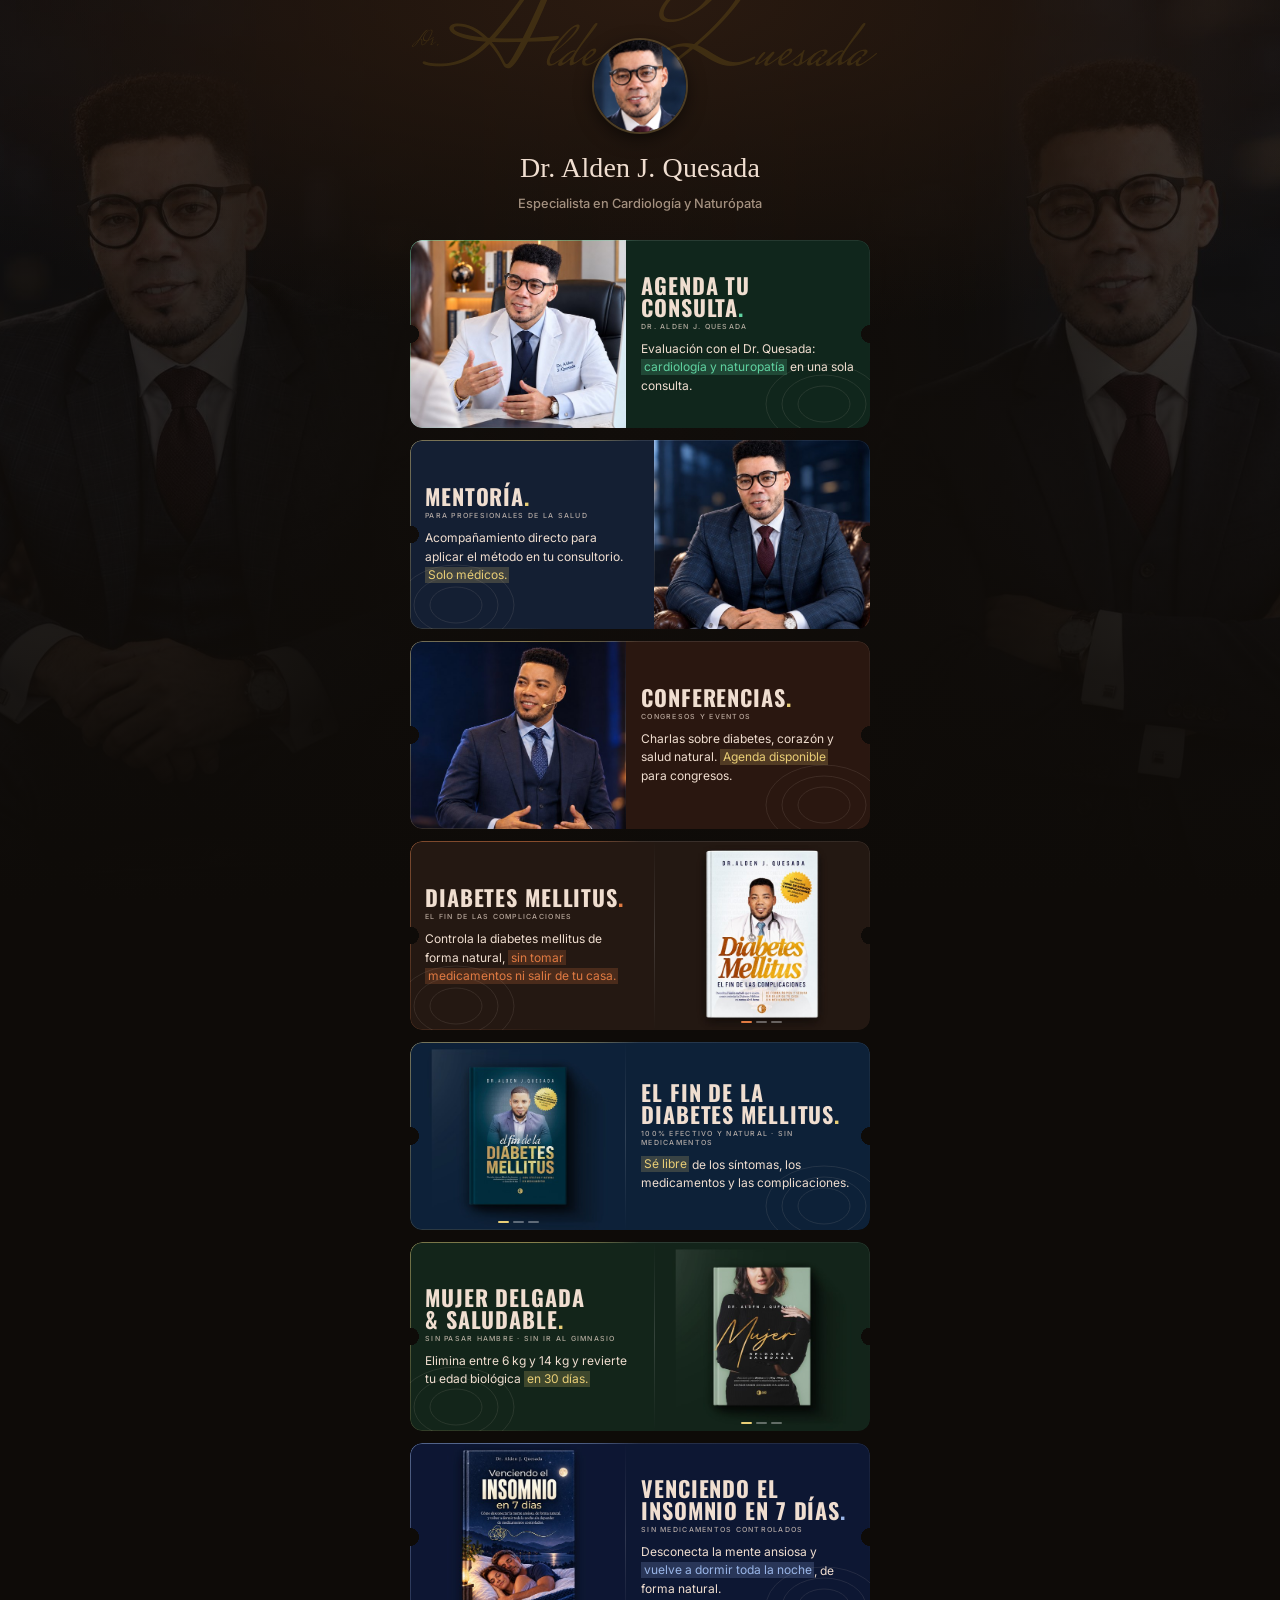
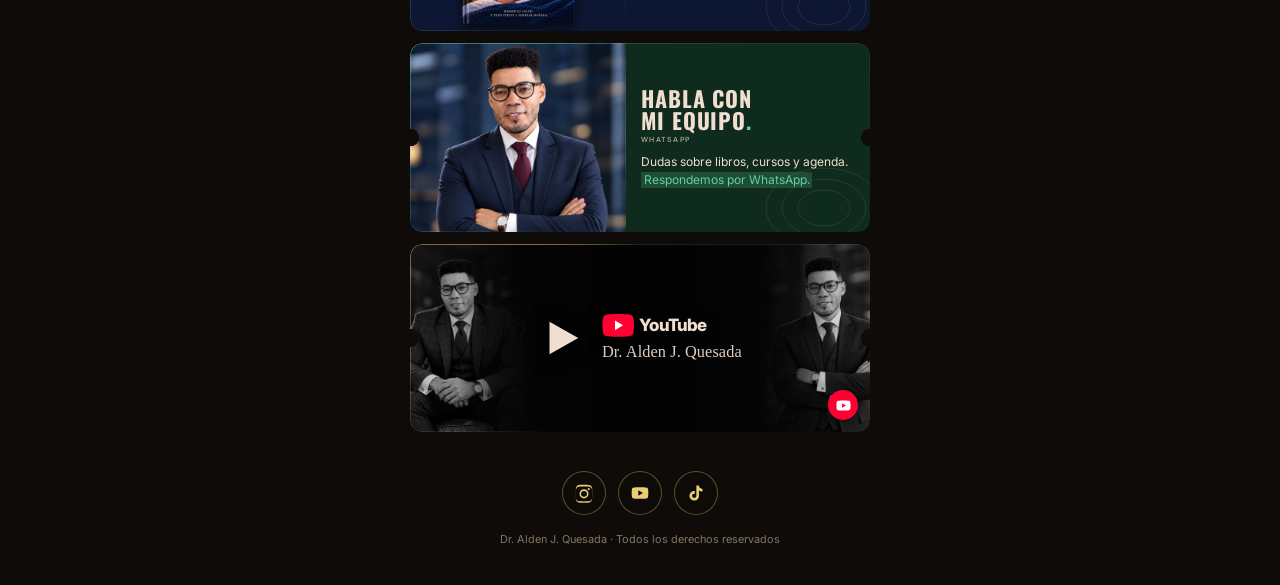
==== index.html @ 311938a8 "Linha de luz correndo a borda, e links limpos O efeito da referencia nao e uma barra parada: e uma l" ====
<!DOCTYPE html>
<html lang="es">
<head>
<meta charset="utf-8">
<meta name="viewport" content="width=device-width, initial-scale=1, viewport-fit=cover">
<title>Dr. Alden J. Quesada</title>
<meta name="description" content="Especialista en Cardiología y Naturópata. Libros, consultas, mentorías y conferencias.">
<meta name="theme-color" content="#120e0b">

<!-- Previa do compartilhamento. A URL precisa ser absoluta: WhatsApp e
     Facebook nao resolvem caminho relativo. -->
<meta property="og:type" content="website">
<meta property="og:url" content="https://aldenquesada.github.io/">
<meta property="og:site_name" content="Dr. Alden J. Quesada">
<meta property="og:locale" content="es_ES">
<meta property="og:title" content="Dr. Alden J. Quesada">
<meta property="og:description" content="Especialista en Cardiología y Naturópata. Libros, consultas, mentorías y conferencias.">
<meta property="og:image" content="https://aldenquesada.github.io/img/social/og.jpg">
<meta property="og:image:width" content="1200">
<meta property="og:image:height" content="630">
<meta property="og:image:alt" content="Dr. Alden J. Quesada">

<meta name="twitter:card" content="summary_large_image">
<meta name="twitter:title" content="Dr. Alden J. Quesada">
<meta name="twitter:description" content="Especialista en Cardiología y Naturópata.">
<meta name="twitter:image" content="https://aldenquesada.github.io/img/social/og.jpg">

<link rel="icon" href="img/social/favicon.png" sizes="64x64">
<link rel="apple-touch-icon" href="img/social/apple-touch-icon.png">
<link rel="preconnect" href="https://fonts.googleapis.com">
<link rel="preconnect" href="https://fonts.gstatic.com" crossorigin>
<link href="https://fonts.googleapis.com/css2?family=Inter:wght@400;500;600;700&family=Mrs+Saint+Delafield&family=Oswald:wght@500;600;700&display=swap" rel="stylesheet">

<!-- O ?v= quebra o cache do navegador. Ao mexer em CSS ou JS, suba o numero. -->
<link rel="stylesheet" href="css/tokens.css?v=28">
<link rel="stylesheet" href="css/base.css?v=28">
<link rel="stylesheet" href="css/cards.css?v=28">
</head>
<body>

<div class="cenario" aria-hidden="true"></div>

<!-- Tudo abaixo e montado por js/render.js a partir de dados/*.json. -->
<!-- Nao escreva texto aqui dentro: a copy mora no JSON. -->

<div class="pagina">
  <header class="perfil" id="perfil" hidden></header>
  <main class="vitrine" id="vitrine" aria-label="Enlaces"></main>
  <footer class="pie" id="pie" hidden></footer>
</div>

<script src="js/medicao-config.js?v=28"></script>
<script src="js/utm.js?v=28"></script>
<script src="js/rastreio.js?v=28"></script>
<script src="js/render.js?v=28"></script>
<script>Rastreio.iniciar({ url: MEDICAO.url, anon: MEDICAO.anon, quizId: MEDICAO.quizId,
                           prefixo: 'bio_', site: 'linkbio' });</script>
</body>
</html>
---- css/tokens.css ----
/* ------------------------------------------------------------------
   TOKENS
   Unico lugar onde cor, fonte, espaco e medida sao definidos.
   Mudar a identidade da pagina inteira = mudar valores daqui.
   Nenhum outro arquivo CSS pode ter cor ou medida crua.
------------------------------------------------------------------ */

:root {

  /* --- Fundo: marrom tao escuro que le como preto, com brasa por tras --- */
  --fundo:            #0e0b08;
  --fundo-brasa:      #2a1a10;

  /* --- Texto --- */
  --texto:            #f0ded0;
  --texto-suave:      #a3907f;
  --texto-escuro:     #140f0a;

  /* --- Marca --- */
  --ouro:             #c9a227;
  --ouro-claro:       #e9ce76;
  --ouro-fraco:       rgba(233, 206, 118, .22);
  --verde-claro:      #5fd2a0;

  /* Acento de cada card. O JSON pode trocar por card. */
  --acento:           var(--ouro-claro);

  /* --- Card --- */
  --card-raio:        12px;
  --card-sombra:      0 10px 26px -14px rgba(0, 0, 0, .9);
  --card-sombra-at:   0 18px 36px -14px rgba(0, 0, 0, 1);

  /* --- Tipografia --- */
  --fonte-texto:      'Inter', system-ui, sans-serif;
  --fonte-titulo:     'Oswald', 'Arial Narrow', sans-serif;
  --fonte-nome:       Georgia, 'Times New Roman', Times, serif;
  --fonte-assinatura: 'Mrs Saint Delafield', cursive;

  --t-nome:           1.75rem;
  --t-credencial:     .8rem;
  --t-assinatura:     4.4rem;

  /* Medidas do card, lidas da referencia */
  --t-card-titulo:    1.375rem;   /* 22px */
  --lh-card-titulo:   1;
  --ls-card-titulo:   .04em;
  --t-card-sobre:     .4375rem;   /* 7px */
  --ls-card-sobre:    .18em;
  --t-card-desc:      .75rem;     /* 12px */
  --lh-card-desc:     1.55;

  /* --- Espaco --- */
  --esp-1:  .35rem;
  --esp-2:  .7rem;
  --esp-3:  1.1rem;
  --esp-4:  1.6rem;
  --esp-5:  2.4rem;
  --esp-6:  3.4rem;

  /* --- Medidas --- */
  --coluna:           460px;
  --gutter:           20px;
  --card-razao:       2.44;   /* 440 / 180, como na referencia */
  --card-razao-mob:   1.95;   /* no celular o card sobe: a descricao precisa caber */
  --card-img:         47%;
  --card-gap:         12px;
  --avatar:           96px;

  /* --- Movimento --- */
  --transicao:        .24s cubic-bezier(.22, .61, .36, 1);
}

@media (max-width: 480px) {
  :root {
    --t-nome:         1.5rem;
    --t-assinatura:   3.3rem;
    --t-card-titulo:  1.2rem;
    --t-card-desc:    .72rem;
    --avatar:         86px;
    --gutter:         16px;
    --card-razao:     var(--card-razao-mob);
  }
}

/* Quem pediu menos movimento, recebe menos movimento. */
@media (prefers-reduced-motion: reduce) {
  :root { --transicao: 0s; }
}
---- css/base.css ----
/* ------------------------------------------------------------------
   BASE
   Reset curto, cenario de fundo, cabecalho de perfil e rodape.
   Os cards ficam em cards.css.
------------------------------------------------------------------ */

*, *::before, *::after { box-sizing: border-box; }

html { -webkit-text-size-adjust: 100%; }

body {
  margin: 0;
  min-height: 100svh;
  font-family: var(--fonte-texto);
  color: var(--texto);
  background: var(--fundo);
  -webkit-font-smoothing: antialiased;
}

img { display: block; max-width: 100%; }

a { color: inherit; text-decoration: none; }


/* --- CENARIO ------------------------------------------------------
   Foto do consultorio, desfocada e escurecida, presa atras de tudo.
   Ela da profundidade; nao deve ser lida como imagem.
------------------------------------------------------------------- */

.cenario {
  position: fixed;
  inset: 0;
  z-index: -2;
  background-image: url('../img/fondo/cenario.jpg');
  background-size: cover;
  background-position: center;
}

/* Brasa quente no topo e queda para o preto na base. */
.cenario::after {
  content: "";
  position: absolute;
  inset: 0;
  background:
    radial-gradient(120% 60% at 50% 0%, var(--fundo-brasa) 0%, transparent 62%),
    linear-gradient(180deg, rgba(18,14,11,.55) 0%, rgba(18,14,11,.78) 48%, var(--fundo) 100%);
}

@media (min-width: 900px) {
  .cenario { background-image: url('../img/fondo/cenario-ancho.jpg'); }
}


/* --- Coluna -------------------------------------------------------- */

.pagina {
  position: relative;
  width: 100%;
  max-width: calc(var(--coluna) + var(--gutter) * 2);
  margin-inline: auto;
  padding: var(--esp-5) var(--gutter) var(--esp-5);
}


/* --- PERFIL -------------------------------------------------------- */

.perfil {
  position: relative;
  text-align: center;
  margin-bottom: var(--esp-4);
}

/* A assinatura passa POR TRAS do avatar, como na referencia: e marca
   d'agua, nao titulo. Por isso o z-index negativo e a opacidade baixa. */
.perfil__assinatura {
  position: absolute;
  top: -18px;
  left: 50%;
  z-index: -1;
  transform: translateX(-50%);
  width: max-content;
  margin: 0;
  font-family: var(--fonte-assinatura);
  font-size: var(--t-assinatura);
  font-weight: 400;
  line-height: 1;
  white-space: nowrap;
  color: var(--ouro);
  opacity: .16;
  pointer-events: none;
  user-select: none;
}

/* A e Q bem maiores, com a haste descendo: o jogo de fontes que faz a
   assinatura virar monograma em vez de palavra escrita. */
.perfil__inicial {
  font-size: 1.9em;
  line-height: 0;
}

/* O "Dr." vem pequeno, acima e a esquerda da inicial, como em assinatura
   de proprio punho: o titulo e menor que o nome, nao do mesmo tamanho. */
.perfil__dr {
  font-size: .3em;
  vertical-align: .95em;
  margin-right: -.18em;
  letter-spacing: .01em;
}

.perfil__avatar {
  width: var(--avatar);
  height: var(--avatar);
  margin: 0 auto var(--esp-3);
  border-radius: 50%;
  object-fit: cover;
  object-position: center top;
  border: 2px solid var(--ouro-fraco);
  box-shadow: 0 6px 22px -6px rgba(0, 0, 0, .9);
}

.perfil__nome {
  display: flex;
  align-items: center;
  justify-content: center;
  gap: .35rem;
  margin: 0;
  font-family: var(--fonte-nome);
  font-size: var(--t-nome);
  font-weight: 400;
  letter-spacing: .005em;
  line-height: 1.15;
}

.perfil__selo {
  flex: 0 0 auto;
  width: 1em;
  height: 1em;
}

.perfil__credencial {
  margin: var(--esp-2) auto 0;
  max-width: 32ch;
  font-size: var(--t-credencial);
  font-weight: 500;
  line-height: 1.45;
  color: var(--texto-suave);
  text-wrap: balance;
}


/* --- RODAPE -------------------------------------------------------- */

.pie {
  margin-top: var(--esp-5);
  text-align: center;
}

/* Medidas lidas da referencia: caixa 44, gap 12, borda dourada a 35%,
   fundo do proprio site a 72% e icone de 20 em dourado claro. */
.pie__redes {
  display: flex;
  justify-content: center;
  gap: 12px;
  margin-bottom: var(--esp-3);
}

.pie__rede {
  display: grid;
  place-items: center;
  width: 44px;
  height: 44px;
  border-radius: 50%;
  color: var(--ouro-claro);
  background: rgba(14, 11, 8, .72);
  border: 1px solid rgba(233, 206, 118, .35);
  transition: color var(--transicao), border-color var(--transicao),
              background var(--transicao), transform var(--transicao);
}

.pie__rede:hover {
  color: var(--texto);
  border-color: var(--ouro);
  background: rgba(233, 206, 118, .12);
  transform: translateY(-2px);
}

.pie__rede svg { width: 20px; height: 20px; }

.pie__texto {
  margin: 0;
  font-size: .68rem;
  color: var(--texto-suave);
  opacity: .8;
}


/* --- Aviso de erro ------------------------------------------------
   So aparece se o conteudo nao carregar. Nao ha modo rascunho nesta
   pagina: ela e sempre a mesma, com ou sem parametro na URL.
------------------------------------------------------------------- */

.aviso-erro {
  margin: 0 0 var(--esp-3);
  padding: var(--esp-2) var(--esp-3);
  font-size: .74rem;
  font-weight: 700;
  text-align: center;
  color: #2b0b0b;
  background: #ffb020;
  border-radius: 8px;
}
---- css/cards.css ----
/* ------------------------------------------------------------------
   CARDS
   Formato "ticket": metade imagem, metade texto, lado alternado.
   O que o formato trouxe de novo e espaco para descricao de verdade:
   o card nao e mais so um botao com titulo.
   Nada aqui conhece nenhum produto. Cor, foto e lado vem do JSON.
------------------------------------------------------------------ */

.vitrine {
  display: flex;
  flex-direction: column;
  gap: var(--card-gap);
}


/* --- O card -------------------------------------------------------- */

.card {
  display: block;
  transition: transform var(--transicao);
}

.card:hover  { transform: translateY(-2px); }
.card:active { transform: translateY(0); }

.card:focus-visible {
  outline: 2px solid var(--acento);
  outline-offset: 4px;
  border-radius: var(--card-raio);
}

/* O miolo e quem tem cor, raio e recorte. O <a> por fora so move.
   -------------------------------------------------------------------
   O entalhe de ingresso: dois semicirculos mordem as laterais, no meio
   da altura, como num bilhete picotado. Feito com mascara, nao com
   imagem, entao acompanha qualquer cor de card.
   A barra colorida da lateral esquerda e um inset shadow, e nao um
   border, justamente para a mascara cortar os dois juntos: e a barra
   interrompida pelo entalhe que faz a peca parecer um ingresso.
------------------------------------------------------------------- */
.card__inner {
  position: relative;
  display: flex;
  align-items: stretch;
  aspect-ratio: var(--card-razao);
  overflow: hidden;
  border-radius: var(--card-raio);
  background: var(--cor-card);
  box-shadow: var(--card-sombra);
  transition: box-shadow var(--transicao);

  --entalhe: 9px;
  -webkit-mask:
    radial-gradient(circle var(--entalhe) at 0 50%,    transparent 98%, #000 100%),
    radial-gradient(circle var(--entalhe) at 100% 50%, transparent 98%, #000 100%);
          mask:
    radial-gradient(circle var(--entalhe) at 0 50%,    transparent 98%, #000 100%),
    radial-gradient(circle var(--entalhe) at 100% 50%, transparent 98%, #000 100%);
  -webkit-mask-composite: source-in;
          mask-composite: intersect;
}

@media (max-width: 420px) {
  .card__inner { --entalhe: 7px; }
}

.card:hover .card__inner { box-shadow: var(--card-sombra-at); }

/* A LINHA QUE CORRE A BORDA ----------------------------------------
   Um arco de luz gira ao redor do card e acompanha os cantos
   arredondados e os entalhes, porque e a mesma moldura de 1 pixel que
   ja desenhava a borda.

   O giro e um conic-gradient cujo angulo e uma propriedade animavel
   registrada com @property. Sem esse registro o navegador nao sabe
   interpolar angulo e a animacao nao acontece, so pula.

   Parado, o card mantem um fio discreto. No hover e no toque, a luz
   comeca a correr.
------------------------------------------------------------------- */

@property --giro {
  syntax: '<angle>';
  initial-value: 0deg;
  inherits: false;
}

.card__inner::before {
  content: "";
  position: absolute;
  inset: 0;
  z-index: 3;
  padding: 1px;
  border-radius: inherit;
  background:
    conic-gradient(from var(--giro),
      transparent 0%,
      transparent 62%,
      color-mix(in srgb, var(--acento) 55%, transparent) 76%,
      var(--acento) 86%,
      color-mix(in srgb, var(--acento) 55%, transparent) 94%,
      transparent 100%),
    linear-gradient(170deg, rgba(255,255,255,.28) 0%, rgba(255,255,255,.05) 50%, transparent 85%);
  -webkit-mask: linear-gradient(#000 0 0) content-box, linear-gradient(#000 0 0);
          mask: linear-gradient(#000 0 0) content-box, linear-gradient(#000 0 0);
  -webkit-mask-composite: xor;
          mask-composite: exclude;
  pointer-events: none;
  opacity: .55;
  transition: opacity var(--transicao);
}

/* O aviso de will-change entra so quando a luz vai correr, e sai
   depois. Deixado ligado o tempo todo em nove cards, ele reserva
   memoria de video a toa e deixa a pagina pesada em aparelho simples. */
.card:hover .card__inner::before,
.card--brilha .card__inner::before { will-change: --giro; }

.card:hover .card__inner::before,
.card:active .card__inner::before,
.card:focus-visible .card__inner::before {
  opacity: 1;
  animation: correr-borda 1.9s linear infinite;
}

@keyframes correr-borda {
  to { --giro: 360deg; }
}

/* NO TELEFONE NAO EXISTE HOVER.
   Ali a luz corre uma vez quando o card entra na tela, acionada por
   uma classe que o render poe e tira. Uma volta so: linha correndo o
   tempo todo em nove cards cansa a vista e gasta bateria. */
.card--brilha .card__inner::before {
  opacity: 1;
  animation: correr-borda 1.9s linear 1;
}

/* Quem pediu menos movimento ve a borda acesa, parada. */
@media (prefers-reduced-motion: reduce) {
  .card:hover .card__inner::before,
  .card:active .card__inner::before,
  .card--brilha .card__inner::before { animation: none; }
}

/* Imagem a esquerda por padrao; o JSON inverte com data-lado. */
.card[data-lado="direita"] .card__inner { flex-direction: row-reverse; }


/* --- Metade da imagem ---------------------------------------------- */

.card__img {
  position: relative;
  flex: 0 0 var(--card-img);
  overflow: hidden;
}

.card__img img {
  width: 100%;
  height: 100%;
  object-fit: cover;
  object-position: center 22%;
}

/* --- Carrossel: slides empilhados, troca por fade ------------------
   Sem seta e sem arrastar. O card inteiro e um link: qualquer gesto
   dentro dele competiria com o toque que leva ao checkout, e no celular
   o arrasto lateral ainda brigaria com a rolagem da pagina.
------------------------------------------------------------------- */

.card__img--carrossel { display: grid; }

.card__img--carrossel img {
  grid-area: 1 / 1;
  opacity: 0;
  transition: opacity .9s ease-in-out;
}

.card__img--carrossel img.ativo { opacity: 1; }

/* Tracinhos de posicao, discretos, so para avisar que ha mais de uma. */
.card__pontos {
  position: absolute;
  z-index: 1;
  left: 0;
  right: 0;
  bottom: 7px;
  display: flex;
  justify-content: center;
  gap: 4px;
  pointer-events: none;
}

.card__ponto-slide {
  width: 11px;
  height: 2px;
  border-radius: 2px;
  background: rgba(255, 255, 255, .34);
  transition: background var(--transicao);
}

.card__ponto-slide.ativo { background: var(--acento); }

/* Quem pediu menos movimento ve so o primeiro slide, parado. */
@media (prefers-reduced-motion: reduce) {
  .card__img--carrossel img { transition: none; }
}

/* Fio de luz na emenda das duas metades. */
.card__img::after {
  content: "";
  position: absolute;
  inset: 0 0 0 auto;
  width: 1px;
  background: linear-gradient(180deg, transparent, rgba(255,255,255,.14), transparent);
}

.card[data-lado="direita"] .card__img::after { inset: 0 auto 0 0; }


/* --- Metade do texto ----------------------------------------------- */

.card__texto {
  position: relative;
  z-index: 1;
  flex: 1 1 auto;
  min-width: 0;
  padding: 13px 15px 11px;
  display: flex;
  flex-direction: column;
  justify-content: center;
}

.card__titulo {
  margin: 0;
  font-family: var(--fonte-titulo);
  font-size: var(--t-card-titulo);
  font-weight: 700;
  line-height: var(--lh-card-titulo);
  letter-spacing: var(--ls-card-titulo);
  text-transform: uppercase;
  color: var(--texto);
  text-wrap: balance;
}

/* O ponto final em cor: a assinatura do formato. */
.card__ponto { color: var(--acento); }

.card__sobretitulo {
  margin: 4px 0 0;
  font-size: var(--t-card-sobre);
  font-weight: 500;
  letter-spacing: var(--ls-card-sobre);
  text-transform: uppercase;
  color: var(--texto);
  opacity: .72;
}

.card__desc {
  margin: 9px 0 0;
  font-size: var(--t-card-desc);
  font-weight: 400;
  line-height: var(--lh-card-desc);
  color: var(--texto);
  display: -webkit-box;
  -webkit-line-clamp: 4;
  -webkit-box-orient: vertical;
  overflow: hidden;
}

/* Trecho em destaque. No JSON e escrito entre [[colchetes duplos]].
   O box-decoration-break faz o realce quebrar linha sem perder a caixa. */
.card__desc em {
  font-style: normal;
  color: var(--acento);
  background: color-mix(in srgb, var(--acento) 20%, transparent);
  padding: .04em .22em;
  -webkit-box-decoration-break: clone;
          box-decoration-break: clone;
}

/* Aneis decorativos no canto, bem apagados, como na referencia. */
.card__aneis {
  position: absolute;
  right: -14px;
  bottom: -18px;
  z-index: -1;
  width: 120px;
  height: 84px;
  opacity: .1;
  color: var(--texto);
  pointer-events: none;
}

.card[data-lado="direita"] .card__aneis {
  right: auto;
  left: -14px;
}


/* --- CARD DE CANAL -------------------------------------------------
   Nao divide o card em duas metades: a imagem ocupa tudo e o texto
   pousa por cima, com o botao de play ao lado. E o unico card em preto
   e branco, e e esse contraste que avisa, antes de qualquer leitura,
   que ali e outra coisa.
------------------------------------------------------------------- */

.card[data-estilo="canal"] .card__img {
  position: absolute;
  inset: 0;
  flex: none;
  width: 100%;
}

.card[data-estilo="canal"] .card__img::after { content: none; }

.card[data-estilo="canal"] .card__texto {
  width: 100%;
  margin: 0;
  display: flex;
  flex-direction: row;
  align-items: center;
  justify-content: center;
  gap: var(--esp-3);
  text-align: left;
  padding: var(--esp-2) var(--esp-4);
}

.card[data-estilo="canal"] .card__titulo {
  font-family: var(--fonte-nome);
  font-weight: 400;
  text-transform: none;
  letter-spacing: .005em;
  line-height: 1.12;
  -webkit-line-clamp: 2;
}

/* No card de canal o ponto em cor nao cabe: o nome e um nome. */
.card[data-estilo="canal"] .card__ponto { display: none; }

.card[data-estilo="canal"] .card__aneis { display: none; }

/* Selo "Canal", caixinha de borda fina acima do nome. */
.card__selo {
  display: inline-block;
  margin: 0 0 5px;
  padding: .1rem .42rem;
  font-family: var(--fonte-texto);
  font-size: .64rem;
  font-weight: 600;
  letter-spacing: .02em;
  color: var(--texto);
  border: 1px solid rgba(243, 239, 233, .55);
  border-radius: 3px;
}

/* Logotipo da plataforma, acima do nome do canal. */
.card__logo {
  display: block;
  width: 112px;
  height: auto;
  margin-bottom: 6px;
  color: var(--texto);
  filter: drop-shadow(0 2px 8px rgba(0, 0, 0, .7));
}

.card[data-estilo="canal"] .card__logo + .card__titulo {
  font-size: 1.02rem;
  opacity: .92;
}

@media (max-width: 420px) {
  .card__logo { width: 88px; }
  .card[data-estilo="canal"] .card__logo + .card__titulo { font-size: .92rem; }
}

/* Botao de play: triangulo solido, sem circulo, como na referencia. */
.card__play {
  flex: 0 0 auto;
  width: 46px;
  height: 46px;
  color: var(--texto);
  filter: drop-shadow(0 2px 10px rgba(0, 0, 0, .8));
  transition: transform var(--transicao);
}

.card:hover .card__play { transform: scale(1.08); }

/* Marca da rede, no canto de baixo. */
.card__marca {
  position: absolute;
  right: 12px;
  bottom: 12px;
  z-index: 2;
  display: grid;
  place-items: center;
  width: 30px;
  height: 30px;
  border-radius: 50%;
  color: #fff;
  background: var(--cor-marca, #ff0033);
  box-shadow: 0 4px 14px -4px rgba(0, 0, 0, .9);
}

.card__marca svg { width: 17px; height: 17px; }

@media (max-width: 420px) {
  .card__play { width: 38px; height: 38px; }
  .card[data-estilo="canal"] .card__texto { gap: var(--esp-2); padding-inline: var(--esp-3); }
}




/* --- Celular estreito ---------------------------------------------- */

@media (max-width: 380px) {
  .card__texto { padding: 11px 12px 9px; }
  .card__desc  { -webkit-line-clamp: 3; }
}
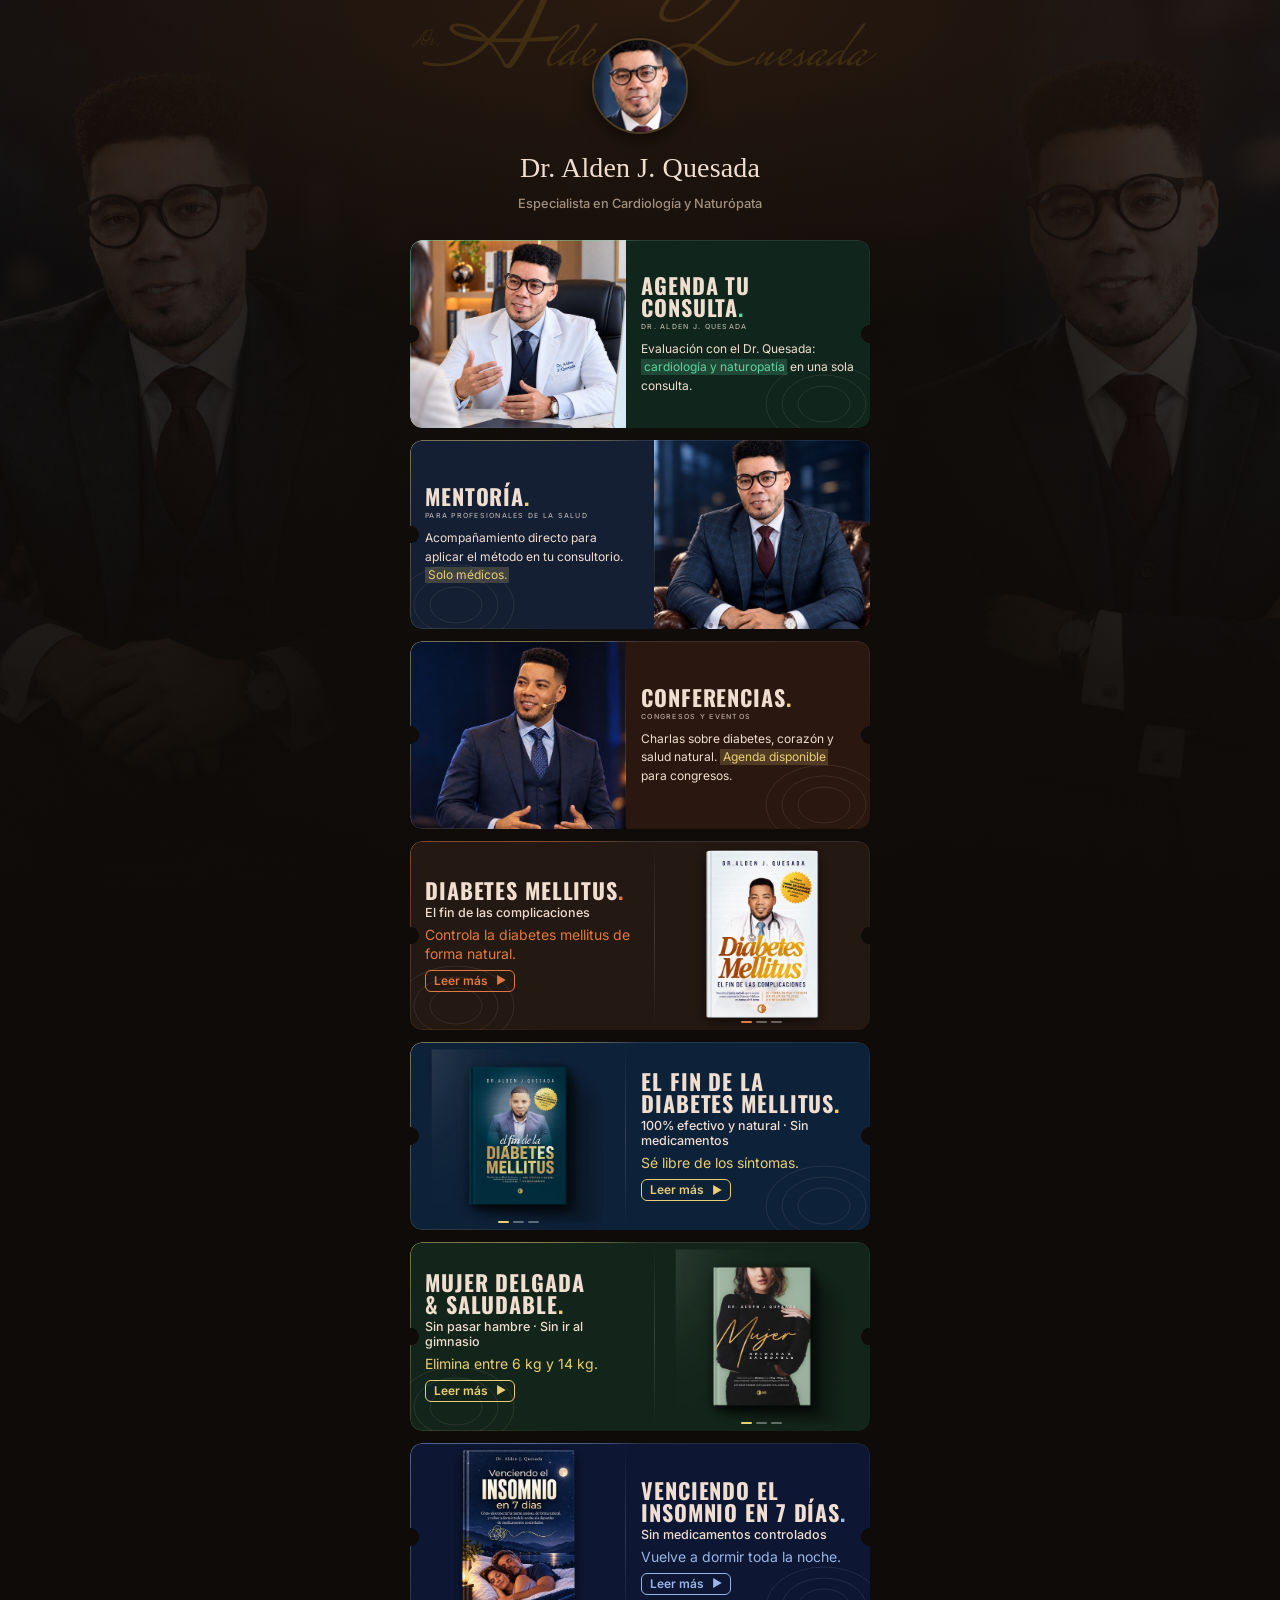
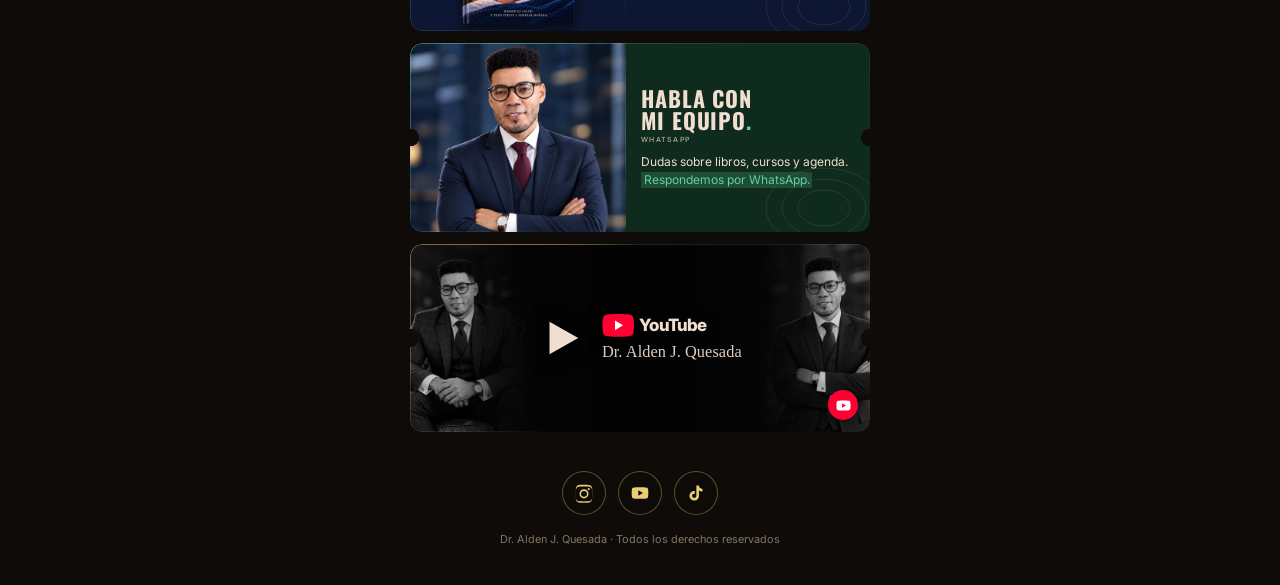
==== commit 8ba2f195: "Sincroniza beneficios dos livros com os mockups e fixa Leer mas" ====
--- a/index.html
+++ b/index.html
@@ -32,9 +32,9 @@
 <link href="https://fonts.googleapis.com/css2?family=Inter:wght@400;500;600;700&family=Mrs+Saint+Delafield&family=Oswald:wght@500;600;700&display=swap" rel="stylesheet">
 
 <!-- O ?v= quebra o cache do navegador. Ao mexer em CSS ou JS, suba o numero. -->
-<link rel="stylesheet" href="css/tokens.css?v=28">
-<link rel="stylesheet" href="css/base.css?v=28">
-<link rel="stylesheet" href="css/cards.css?v=28">
+<link rel="stylesheet" href="css/tokens.css?v=30">
+<link rel="stylesheet" href="css/base.css?v=30">
+<link rel="stylesheet" href="css/cards.css?v=34">
 </head>
 <body>
 
@@ -49,10 +49,10 @@
   <footer class="pie" id="pie" hidden></footer>
 </div>
 
-<script src="js/medicao-config.js?v=28"></script>
-<script src="js/utm.js?v=28"></script>
-<script src="js/rastreio.js?v=28"></script>
-<script src="js/render.js?v=28"></script>
+<script src="js/medicao-config.js?v=30"></script>
+<script src="js/utm.js?v=30"></script>
+<script src="js/rastreio.js?v=30"></script>
+<script src="js/render.js?v=34"></script>
 <script>Rastreio.iniciar({ url: MEDICAO.url, anon: MEDICAO.anon, quizId: MEDICAO.quizId,
                            prefixo: 'bio_', site: 'linkbio' });</script>
 </body>
--- a/css/cards.css
+++ b/css/cards.css
@@ -113,11 +113,20 @@
 /* O aviso de will-change entra so quando a luz vai correr, e sai
    depois. Deixado ligado o tempo todo em nove cards, ele reserva
    memoria de video a toa e deixa a pagina pesada em aparelho simples. */
-.card:hover .card__inner::before,
 .card--brilha .card__inner::before { will-change: --giro; }
 
-.card:hover .card__inner::before,
-.card:active .card__inner::before,
+/* Hover so aciona a luz em dispositivo com mouse. No telefone, o
+   hover sintetizado pelo toque nao pode manter o giro infinito. */
+@media (hover: hover) and (pointer: fine) {
+  .card:hover .card__inner::before { will-change: --giro; }
+
+  .card:hover .card__inner::before,
+  .card:active .card__inner::before {
+    opacity: 1;
+    animation: correr-borda 1.9s linear infinite;
+  }
+}
+
 .card:focus-visible .card__inner::before {
   opacity: 1;
   animation: correr-borda 1.9s linear infinite;
@@ -127,20 +136,20 @@
   to { --giro: 360deg; }
 }
 
-/* NO TELEFONE NAO EXISTE HOVER.
-   Ali a luz corre uma vez quando o card entra na tela, acionada por
-   uma classe que o render poe e tira. Uma volta so: linha correndo o
-   tempo todo em nove cards cansa a vista e gasta bateria. */
-.card--brilha .card__inner::before {
+/* NO TELEFONE NAO EXISTE HOVER: o gatilho e o toque.
+   A classe e posta pelo render no touchstart e tirada ao fim da volta.
+   O :active sozinho nao serve: ele vale enquanto o dedo esta
+   encostado, e o dedo sai antes da volta terminar. */
+.card.card--brilha .card__inner::before {
   opacity: 1;
   animation: correr-borda 1.9s linear 1;
 }
 
-/* Quem pediu menos movimento ve a borda acesa, parada. */
+/* O hover respeita menos movimento. O toque explicito aciona uma
+   unica volta pela classe acima, sem depender dessa preferencia. */
 @media (prefers-reduced-motion: reduce) {
-  .card:hover .card__inner::before,
-  .card:active .card__inner::before,
-  .card--brilha .card__inner::before { animation: none; }
+  .card:not(.card--brilha):hover .card__inner::before,
+  .card:not(.card--brilha):active .card__inner::before { animation: none; }
 }
 
 /* Imagem a esquerda por padrao; o JSON inverte com data-lado. */
@@ -162,7 +171,7 @@
   object-position: center 22%;
 }
 
-/* --- Carrossel: slides empilhados, troca por fade ------------------
+/* --- Carrossel: passagem lateral suave ----------------------------
    Sem seta e sem arrastar. O card inteiro e um link: qualquer gesto
    dentro dele competiria com o toque que leva ao checkout, e no celular
    o arrasto lateral ainda brigaria com a rolagem da pagina.
@@ -172,11 +181,18 @@
 
 .card__img--carrossel img {
   grid-area: 1 / 1;
-  opacity: 0;
-  transition: opacity .9s ease-in-out;
-}
-
-.card__img--carrossel img.ativo { opacity: 1; }
+  visibility: hidden;
+  transform: translateX(100%);
+}
+
+.card__img--carrossel img.ativo,
+.card__img--carrossel img.saindo {
+  visibility: visible;
+  transition: transform .9s ease-in-out;
+}
+
+.card__img--carrossel img.ativo { transform: translateX(0); }
+.card__img--carrossel img.saindo { transform: translateX(-100%); }
 
 /* Tracinhos de posicao, discretos, so para avisar que ha mais de uma. */
 .card__pontos {
@@ -201,11 +217,6 @@
 
 .card__ponto-slide.ativo { background: var(--acento); }
 
-/* Quem pediu menos movimento ve so o primeiro slide, parado. */
-@media (prefers-reduced-motion: reduce) {
-  .card__img--carrossel img { transition: none; }
-}
-
 /* Fio de luz na emenda das duas metades. */
 .card__img::after {
   content: "";
@@ -277,6 +288,74 @@
   padding: .04em .22em;
   -webkit-box-decoration-break: clone;
           box-decoration-break: clone;
+}
+
+/* Beneficios dos livros e chamada fixa. O formato do card e das imagens
+   continua definido pelas regras gerais acima. */
+.card--livro .card__texto { padding-block: 10px; }
+
+.card--livro .card__titulo { flex-shrink: 0; }
+
+.card--livro .card__sobretitulo {
+  flex-shrink: 0;
+  font-size: .78125rem;
+  line-height: 1.2;
+  letter-spacing: 0;
+  text-transform: none;
+  opacity: 1;
+}
+
+.card__beneficios {
+  display: grid;
+  flex-shrink: 0;
+  margin-top: 6px;
+  overflow: hidden;
+}
+
+.card__beneficios .card__beneficio {
+  grid-area: 1 / 1;
+  display: block;
+  margin: 0;
+  font-size: .875rem;
+  line-height: 1.35;
+  color: var(--acento);
+  -webkit-line-clamp: unset;
+  overflow: visible;
+  visibility: hidden;
+  transform: translateX(100%);
+}
+
+.card__beneficios .card__beneficio.ativo,
+.card__beneficios .card__beneficio.saindo {
+  visibility: visible;
+  transition: transform .9s ease-in-out;
+}
+
+.card__beneficios .card__beneficio.ativo { transform: translateX(0); }
+.card__beneficios .card__beneficio.saindo { transform: translateX(-100%); }
+
+/* Indicacao visual dentro do unico link que ja envolve o card. */
+.card__ler {
+  display: inline-flex;
+  flex-shrink: 0;
+  align-self: flex-start;
+  align-items: center;
+  gap: 8px;
+  margin-top: 6px;
+  padding: 3px 8px;
+  border: 1px solid var(--acento);
+  border-radius: 6px;
+  font-size: .75rem;
+  font-weight: 600;
+  line-height: 1.2;
+  white-space: nowrap;
+  color: var(--acento);
+}
+
+.card__ler-seta { font-size: .6875rem; }
+
+@media (min-width: 375px) {
+  .card--livro[data-id="diabetes-es"] .card__titulo { white-space: nowrap; }
 }
 
 /* Aneis decorativos no canto, bem apagados, como na referencia. */
@@ -417,4 +496,17 @@
 @media (max-width: 380px) {
   .card__texto { padding: 11px 12px 9px; }
   .card__desc  { -webkit-line-clamp: 3; }
-}
+  .card--livro .card__texto { padding-block: 6px; }
+  .card--livro .card__sobretitulo { margin-top: 3px; font-size: .6875rem; }
+  .card__beneficios { margin-top: 4px; }
+  .card__beneficios .card__beneficio { font-size: .8125rem; line-height: 1.2; }
+  .card__ler { margin-top: 4px; }
+}
+
+@media (max-width: 350px) {
+  .card--livro .card__texto { padding-block: 3px; }
+  .card--livro .card__sobretitulo { margin-top: 2px; font-size: .65625rem; line-height: 1.1; }
+  .card__beneficios { margin-top: 2px; }
+  .card__beneficios .card__beneficio { font-size: .75rem; line-height: 1.15; }
+  .card__ler { margin-top: 2px; padding-block: 0; line-height: 1.1; }
+}
